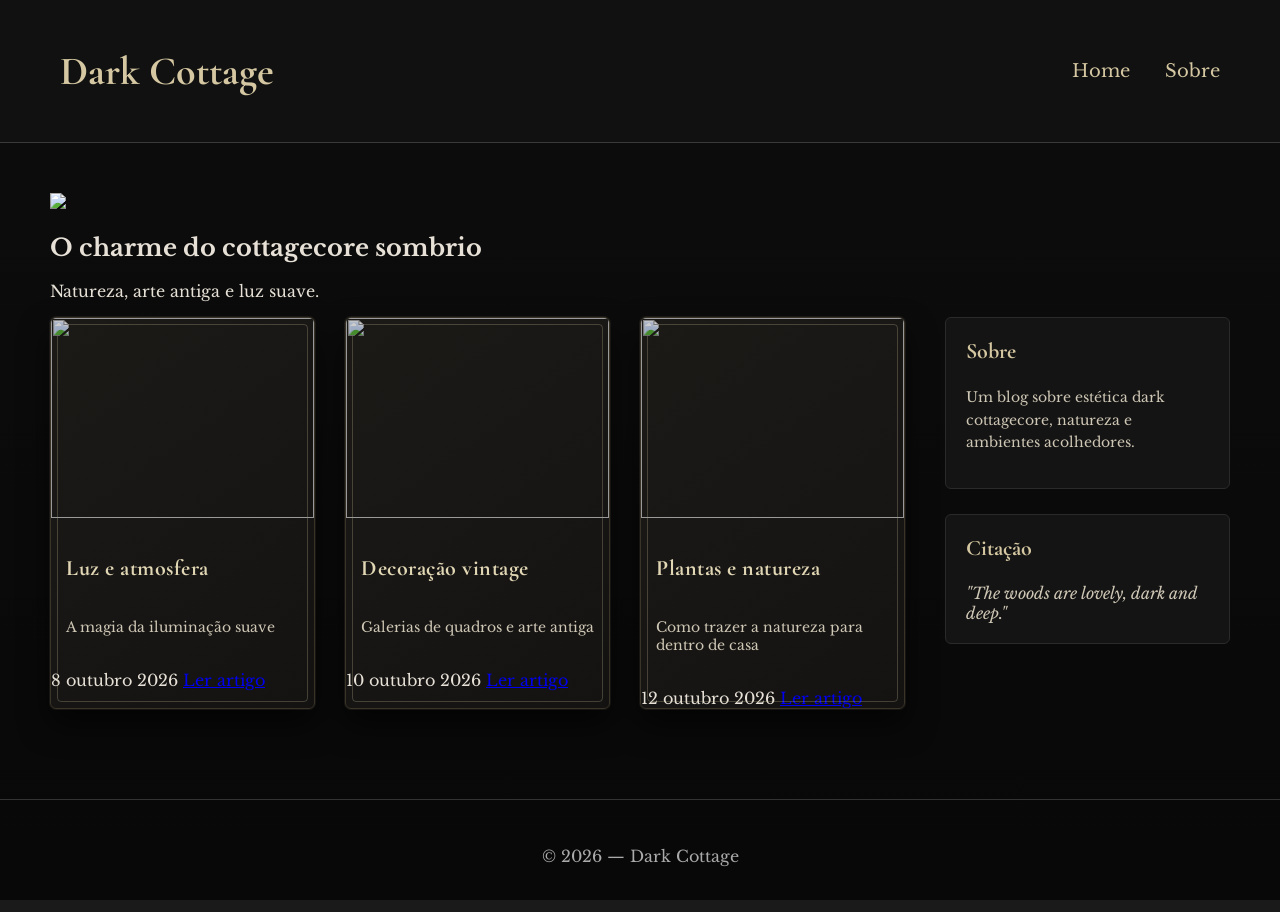
==== blog/index.html @ be5481ec "Add files via upload" ====
<!DOCTYPE html>
<html lang="pt-br">

<head>

<meta charset="UTF-8">

<title>Dark Cottage</title>

<link rel="stylesheet" href="style.css">

<link href="https://fonts.googleapis.com/css2?family=Cormorant+Garamond:wght@300;500&family=Libre+Baskerville&display=swap" rel="stylesheet">

</head>

<body>

<header class="site-header">

<h1>Dark Cottage</h1>

<nav>
<a href="index.html">Home</a>
<a href="sobre.html">Sobre</a>
</nav>

</header>


<main class="container">

<section class="hero">

<img src="imagens/floresta.jpg">

<div class="hero-text">

<h2>O charme do cottagecore sombrio</h2>

<p>Natureza, arte antiga e luz suave.</p>

</div>

</section>


<div class="content-layout">

<section class="posts" id="posts-container">

</section>


<aside class="sidebar">

<div class="widget">

<h3>Sobre</h3>

<p>
Um blog sobre estética dark cottagecore,
natureza e ambientes acolhedores.
</p>

</div>


<div class="widget">

<h3>Citação</h3>

<blockquote>
"The woods are lovely, dark and deep."
</blockquote>

</div>

</aside>

</div>

</main>


<footer>

<p>© 2026 — Dark Cottage</p>

</footer>

<script src="script.js"></script>

</body>

</html>
---- blog/style.css ----
body{

background:#1a1a1a;
background-image:
linear-gradient(rgba(0,0,0,0.5), rgba(0,0,0,0.7)),
url("imagens/floresta.jpg");
background-size:cover;
background-attachment:fixed;
color:#e6e0d6;
margin:0;
font-family:'Libre Baskerville', serif;
}

.site-header{
display:flex;
justify-content:space-between;
align-items:center;
padding:20px 60px;
background:#111;
border-bottom:1px solid #3a3a3a;
}

h1{
font-family:'Cormorant Garamond', serif;
font-size:40px;
color:#d4c7a1;
}

nav a{
position:relative;
margin-left:30px;
text-decoration:none;
color:#d4c7a1;
font-size:18px;
}

nav a::after{
content:"";
position:absolute;
left:0;
bottom:-5px;
width:0;
height:1px;
background:#d4c7a1;
transition:0.3s;
}

nav a:hover{
color:#ffffff;
}

nav a:hover::after{
width:100%;
}

main{
padding:50px;
}

.post img{
width:100%;
height:220px;
object-fit:cover;
display:block;
transition: transform 0.4s ease;
}

.post:hover img{
transform: scale(1.05);
}

.post-principal{
position:relative;
margin-bottom:60px;
}

.post-principal img{
width:100%;
height: 260px;
object-fit:cover;
display:block;
border-radius:6px;
}

.overlay{
position:absolute;
bottom:40px;
left:40px;
color:#f5f1e6;
}

.overlay h2{
font-size:40px;
font-family:'Cormorant Garamond', serif;
}

.overlay p{
font-size:18px;
}

.post-principal::after{
content:"";
position:absolute;
top:0;
left:0;
width:100%;
height:100%;
background:linear-gradient(
rgba(0,0,0,0.1),
rgba(0,0,0,0.6)
);
border-radius:6px;
}

.texto-principal h2{
font-family:'Cormorant Garamond', serif;
font-size:36px;
margin-bottom:15px;
}

.posts-menores{
column-count:3;
column-gap:30px;
}

.post{
background:linear-gradient(
145deg,
#1b1a17,
#141312
);
border:1px solid #3a3428;
border-radius:6px;
overflow:hidden;
position:relative;
box-shadow:
0 0 0 1px rgba(212,199,161,0.08),
0 15px 30px rgba(0,0,0,0.6);
transition:transform 0.3s, box-shadow 0.3s;
}

.post::before{
content:"";
position:absolute;
top:6px;
left:6px;
right:6px;
bottom:6px;
border:1px solid rgba(212,199,161,0.25);
pointer-events:none;
border-radius:4px;
}

.post:hover{
transform:translateY(-6px);
box-shadow:
0 0 0 1px rgba(212,199,161,0.15),
0 20px 40px rgba(0,0,0,0.8);
}

.post img{
width:100%;
height:200px;
object-fit:cover;
filter:brightness(80%);
}

.post h3{
padding:15px;
font-family:'Cormorant Garamond', serif;
font-size:22px;
color:#e2d7b5;
letter-spacing:0.5px;
}

.post p{
padding:0 15px 20px 15px;
font-size:14px;
color:#cfc7b5;
}

footer{
text-align:center;
padding:30px;
margin-top:40px;
border-top:1px solid #333;
color:#aaa;
}

.sobre{
max-width:700px;
margin:auto;
padding:60px;
line-height:1.7;
}

body::before{
content:"";
position:fixed;
top:0;
left:0;
width:100%;
height:100%;
background-image:url("imagens/folhas.png");
opacity:0.05;
pointer-events:none;
}

/* ======================
LAYOUT PRINCIPAL
====================== */

.content-layout{
display:grid;
grid-template-columns:3fr 1fr;
gap:40px;
align-items:start;
}

/* ======================
SIDEBAR
====================== */

.sidebar{
display:flex;
flex-direction:column;
gap:25px;
}

.widget{
background:#141414;
border:1px solid #2a2a2a;
padding:20px;
border-radius:6px;
}

.widget h3{
margin-top:0;
font-family:'Cormorant Garamond', serif;
color:#d4c7a1;
font-size:22px;
}

.widget p{
font-size:14px;
color:#cfc7b5;
line-height:1.6;
}

.widget blockquote{
margin:0;
font-style:italic;
color:#cfc7b5;
}

/* ======================
LAYOUT POSTS
====================== */

.posts{
display:grid;
grid-template-columns:repeat(3, 1fr);
gap:30px;
}

@media (max-width:900px){

.posts{
grid-template-columns:1fr;
}

}
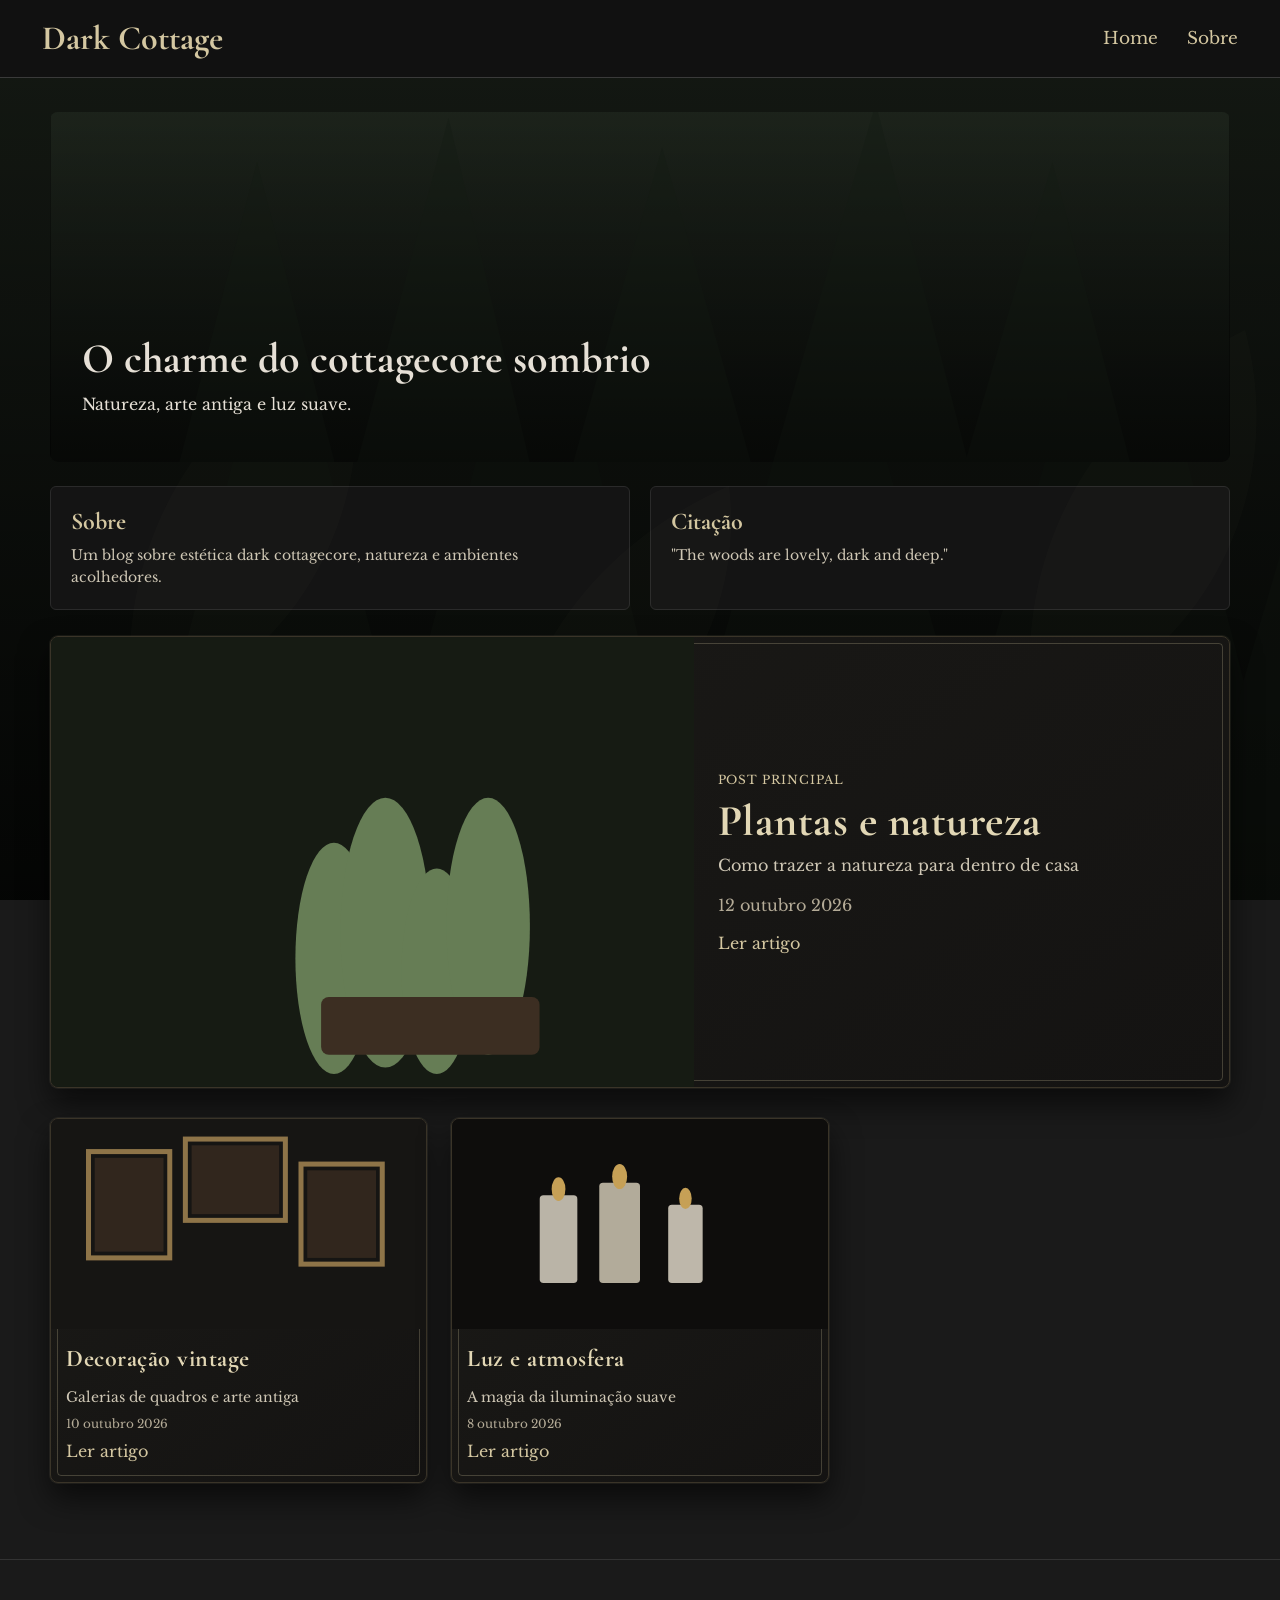
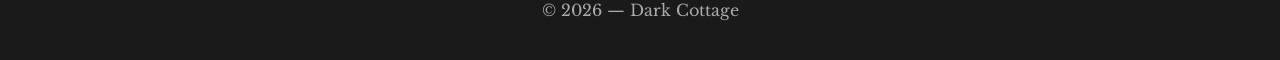
==== commit ff9d465c: "Ajusta layout com post principal e reposiciona widgets" ====
--- a/blog/index.html
+++ b/blog/index.html
@@ -1,95 +1,51 @@
-<!DOCTYPE html>
-<html lang="pt-br">
-
-<head>
-
-<meta charset="UTF-8">
-
-<title>Dark Cottage</title>
-
-<link rel="stylesheet" href="style.css">
-
-<link href="https://fonts.googleapis.com/css2?family=Cormorant+Garamond:wght@300;500&family=Libre+Baskerville&display=swap" rel="stylesheet">
-
-</head>
-
-<body>
-
-<header class="site-header">
-
-<h1>Dark Cottage</h1>
-
-<nav>
-<a href="index.html">Home</a>
-<a href="sobre.html">Sobre</a>
-</nav>
-
-</header>
-
-
-<main class="container">
-
-<section class="hero">
-
-<img src="imagens/floresta.jpg">
-
-<div class="hero-text">
-
-<h2>O charme do cottagecore sombrio</h2>
-
-<p>Natureza, arte antiga e luz suave.</p>
-
-</div>
-
-</section>
-
-
-<div class="content-layout">
-
-<section class="posts" id="posts-container">
-
-</section>
-
-
-<aside class="sidebar">
-
-<div class="widget">
-
-<h3>Sobre</h3>
-
-<p>
-Um blog sobre estética dark cottagecore,
-natureza e ambientes acolhedores.
-</p>
-
-</div>
-
-
-<div class="widget">
-
-<h3>Citação</h3>
-
-<blockquote>
-"The woods are lovely, dark and deep."
-</blockquote>
-
-</div>
-
-</aside>
-
-</div>
-
-</main>
-
-
-<footer>
-
-<p>© 2026 — Dark Cottage</p>
-
-</footer>
-
-<script src="script.js"></script>
-
-</body>
-
-</html>+<!DOCTYPE html>
+<html lang="pt-BR">
+<head>
+  <meta charset="UTF-8">
+  <meta name="viewport" content="width=device-width, initial-scale=1.0">
+  <title>Dark Cottage</title>
+  <link rel="stylesheet" href="style.css">
+  <link href="https://fonts.googleapis.com/css2?family=Cormorant+Garamond:wght@300;500&family=Libre+Baskerville&display=swap" rel="stylesheet">
+</head>
+<body>
+  <header class="site-header">
+    <h1>Dark Cottage</h1>
+    <nav>
+      <a href="index.html">Home</a>
+      <a href="sobre.html">Sobre</a>
+    </nav>
+  </header>
+
+  <main>
+    <section class="hero">
+      <img src="imagens/floresta.svg" alt="Paisagem de floresta em estilo cottagecore sombrio">
+      <div class="hero-text">
+        <h2>O charme do cottagecore sombrio</h2>
+        <p>Natureza, arte antiga e luz suave.</p>
+      </div>
+    </section>
+
+    <section class="info-strip" aria-label="Informações do blog">
+      <div class="widget">
+        <h3>Sobre</h3>
+        <p>Um blog sobre estética dark cottagecore, natureza e ambientes acolhedores.</p>
+      </div>
+
+      <div class="widget">
+        <h3>Citação</h3>
+        <blockquote>"The woods are lovely, dark and deep."</blockquote>
+      </div>
+    </section>
+
+    <section class="featured-post" id="featured-container" aria-label="Post principal"></section>
+
+    <section class="posts" id="posts-container" aria-label="Outros posts"></section>
+  </main>
+
+  <footer>
+    <p>© 2026 — Dark Cottage</p>
+  </footer>
+
+  <script src="script.js"></script>
+</body>
+</html>
--- a/blog/style.css
+++ b/blog/style.css
@@ -1,272 +1,361 @@
-body{
-
-background:#1a1a1a;
-background-image:
-linear-gradient(rgba(0,0,0,0.5), rgba(0,0,0,0.7)),
-url("imagens/floresta.jpg");
-background-size:cover;
-background-attachment:fixed;
-color:#e6e0d6;
-margin:0;
-font-family:'Libre Baskerville', serif;
-}
-
-.site-header{
-display:flex;
-justify-content:space-between;
-align-items:center;
-padding:20px 60px;
-background:#111;
-border-bottom:1px solid #3a3a3a;
-}
-
-h1{
-font-family:'Cormorant Garamond', serif;
-font-size:40px;
-color:#d4c7a1;
-}
-
-nav a{
-position:relative;
-margin-left:30px;
-text-decoration:none;
-color:#d4c7a1;
-font-size:18px;
-}
-
-nav a::after{
-content:"";
-position:absolute;
-left:0;
-bottom:-5px;
-width:0;
-height:1px;
-background:#d4c7a1;
-transition:0.3s;
-}
-
-nav a:hover{
-color:#ffffff;
-}
-
-nav a:hover::after{
-width:100%;
-}
-
-main{
-padding:50px;
-}
-
-.post img{
-width:100%;
-height:220px;
-object-fit:cover;
-display:block;
-transition: transform 0.4s ease;
-}
-
-.post:hover img{
-transform: scale(1.05);
-}
-
-.post-principal{
-position:relative;
-margin-bottom:60px;
-}
-
-.post-principal img{
-width:100%;
-height: 260px;
-object-fit:cover;
-display:block;
-border-radius:6px;
-}
-
-.overlay{
-position:absolute;
-bottom:40px;
-left:40px;
-color:#f5f1e6;
-}
-
-.overlay h2{
-font-size:40px;
-font-family:'Cormorant Garamond', serif;
-}
-
-.overlay p{
-font-size:18px;
-}
-
-.post-principal::after{
-content:"";
-position:absolute;
-top:0;
-left:0;
-width:100%;
-height:100%;
-background:linear-gradient(
-rgba(0,0,0,0.1),
-rgba(0,0,0,0.6)
-);
-border-radius:6px;
-}
-
-.texto-principal h2{
-font-family:'Cormorant Garamond', serif;
-font-size:36px;
-margin-bottom:15px;
-}
-
-.posts-menores{
-column-count:3;
-column-gap:30px;
-}
-
-.post{
-background:linear-gradient(
-145deg,
-#1b1a17,
-#141312
-);
-border:1px solid #3a3428;
-border-radius:6px;
-overflow:hidden;
-position:relative;
-box-shadow:
-0 0 0 1px rgba(212,199,161,0.08),
-0 15px 30px rgba(0,0,0,0.6);
-transition:transform 0.3s, box-shadow 0.3s;
-}
-
-.post::before{
-content:"";
-position:absolute;
-top:6px;
-left:6px;
-right:6px;
-bottom:6px;
-border:1px solid rgba(212,199,161,0.25);
-pointer-events:none;
-border-radius:4px;
-}
-
-.post:hover{
-transform:translateY(-6px);
-box-shadow:
-0 0 0 1px rgba(212,199,161,0.15),
-0 20px 40px rgba(0,0,0,0.8);
-}
-
-.post img{
-width:100%;
-height:200px;
-object-fit:cover;
-filter:brightness(80%);
-}
-
-.post h3{
-padding:15px;
-font-family:'Cormorant Garamond', serif;
-font-size:22px;
-color:#e2d7b5;
-letter-spacing:0.5px;
-}
-
-.post p{
-padding:0 15px 20px 15px;
-font-size:14px;
-color:#cfc7b5;
-}
-
-footer{
-text-align:center;
-padding:30px;
-margin-top:40px;
-border-top:1px solid #333;
-color:#aaa;
-}
-
-.sobre{
-max-width:700px;
-margin:auto;
-padding:60px;
-line-height:1.7;
-}
-
-body::before{
-content:"";
-position:fixed;
-top:0;
-left:0;
-width:100%;
-height:100%;
-background-image:url("imagens/folhas.png");
-opacity:0.05;
-pointer-events:none;
-}
-
-/* ======================
-LAYOUT PRINCIPAL
-====================== */
-
-.content-layout{
-display:grid;
-grid-template-columns:3fr 1fr;
-gap:40px;
-align-items:start;
-}
-
-/* ======================
-SIDEBAR
-====================== */
-
-.sidebar{
-display:flex;
-flex-direction:column;
-gap:25px;
-}
-
-.widget{
-background:#141414;
-border:1px solid #2a2a2a;
-padding:20px;
-border-radius:6px;
-}
-
-.widget h3{
-margin-top:0;
-font-family:'Cormorant Garamond', serif;
-color:#d4c7a1;
-font-size:22px;
-}
-
-.widget p{
-font-size:14px;
-color:#cfc7b5;
-line-height:1.6;
-}
-
-.widget blockquote{
-margin:0;
-font-style:italic;
-color:#cfc7b5;
-}
-
-/* ======================
-LAYOUT POSTS
-====================== */
-
-.posts{
-display:grid;
-grid-template-columns:repeat(3, 1fr);
-gap:30px;
-}
-
-@media (max-width:900px){
-
-.posts{
-grid-template-columns:1fr;
-}
-
-}+body {
+  background: #1a1a1a;
+  background-image:
+    linear-gradient(rgba(0, 0, 0, 0.5), rgba(0, 0, 0, 0.7)),
+    url("imagens/floresta.svg");
+  background-size: cover;
+  background-attachment: fixed;
+  color: #e6e0d6;
+  margin: 0;
+  font-family: 'Libre Baskerville', serif;
+}
+
+.site-header {
+  display: flex;
+  justify-content: space-between;
+  align-items: center;
+  padding: 18px 42px;
+  background: #111;
+  border-bottom: 1px solid #3a3a3a;
+}
+
+h1 {
+  font-family: 'Cormorant Garamond', serif;
+  font-size: 34px;
+  color: #d4c7a1;
+  margin: 0;
+}
+
+nav a {
+  position: relative;
+  margin-left: 24px;
+  text-decoration: none;
+  color: #d4c7a1;
+  font-size: 17px;
+}
+
+nav a::after {
+  content: "";
+  position: absolute;
+  left: 0;
+  bottom: -5px;
+  width: 0;
+  height: 1px;
+  background: #d4c7a1;
+  transition: 0.3s;
+}
+
+nav a:hover {
+  color: #fff;
+}
+
+nav a:hover::after {
+  width: 100%;
+}
+
+main {
+  max-width: 1180px;
+  margin: 0 auto;
+  padding: 34px 24px 56px;
+}
+
+.hero {
+  position: relative;
+  margin-bottom: 24px;
+}
+
+.hero img {
+  width: 100%;
+  height: 350px;
+  object-fit: cover;
+  display: block;
+  border-radius: 8px;
+}
+
+.hero::after {
+  content: "";
+  position: absolute;
+  inset: 0;
+  border-radius: 8px;
+  background: linear-gradient(rgba(0, 0, 0, 0.2), rgba(0, 0, 0, 0.68));
+}
+
+.hero-text {
+  position: absolute;
+  left: 32px;
+  bottom: 32px;
+  z-index: 1;
+}
+
+.hero-text h2 {
+  margin: 0;
+  font-size: 42px;
+  font-family: 'Cormorant Garamond', serif;
+}
+
+.hero-text p {
+  margin-top: 10px;
+}
+
+.info-strip {
+  display: grid;
+  grid-template-columns: repeat(2, minmax(0, 1fr));
+  gap: 20px;
+  margin-bottom: 26px;
+}
+
+.widget {
+  background: #141414;
+  border: 1px solid #2a2a2a;
+  padding: 20px;
+  border-radius: 6px;
+}
+
+.widget h3 {
+  margin: 0 0 8px;
+  font-family: 'Cormorant Garamond', serif;
+  color: #d4c7a1;
+  font-size: 24px;
+}
+
+.widget p,
+.widget blockquote {
+  margin: 0;
+  font-size: 14px;
+  color: #cfc7b5;
+  line-height: 1.6;
+}
+
+.featured-post {
+  margin-bottom: 30px;
+}
+
+.post {
+  background: linear-gradient(145deg, #1b1a17, #141312);
+  border: 1px solid #3a3428;
+  border-radius: 8px;
+  overflow: hidden;
+  position: relative;
+  box-shadow:
+    0 0 0 1px rgba(212, 199, 161, 0.08),
+    0 15px 30px rgba(0, 0, 0, 0.6);
+  transition: transform 0.3s, box-shadow 0.3s;
+}
+
+.post::before {
+  content: "";
+  position: absolute;
+  top: 6px;
+  left: 6px;
+  right: 6px;
+  bottom: 6px;
+  border: 1px solid rgba(212, 199, 161, 0.25);
+  pointer-events: none;
+  border-radius: 4px;
+}
+
+.post:hover {
+  transform: translateY(-5px);
+  box-shadow:
+    0 0 0 1px rgba(212, 199, 161, 0.15),
+    0 20px 40px rgba(0, 0, 0, 0.8);
+}
+
+.post img {
+  width: 100%;
+  height: 210px;
+  object-fit: cover;
+  display: block;
+  filter: brightness(80%);
+  transition: transform 0.4s ease;
+}
+
+.post:hover img {
+  transform: scale(1.05);
+}
+
+.post h3 {
+  padding: 15px;
+  margin: 0;
+  font-family: 'Cormorant Garamond', serif;
+  font-size: 24px;
+  color: #e2d7b5;
+  letter-spacing: 0.5px;
+}
+
+.post p {
+  padding: 0 15px;
+  margin: 0 0 10px;
+  font-size: 14px;
+  color: #cfc7b5;
+}
+
+.post .date {
+  display: block;
+  padding: 0 15px;
+  font-size: 12px;
+  color: #b4ab97;
+}
+
+.post-featured {
+  display: grid;
+  grid-template-columns: minmax(0, 1.2fr) minmax(0, 1fr);
+  min-height: 450px;
+}
+
+.post-featured img {
+  height: 100%;
+}
+
+.post-featured-content {
+  padding: 26px 24px 24px;
+  display: flex;
+  flex-direction: column;
+  justify-content: center;
+  gap: 10px;
+}
+
+.featured-label {
+  font-size: 12px;
+  letter-spacing: 0.08em;
+  text-transform: uppercase;
+  color: #d4c7a1;
+}
+
+.post-featured h3 {
+  padding: 0;
+  font-size: 44px;
+  line-height: 1.1;
+}
+
+.post-featured p,
+.post-featured .date {
+  padding: 0;
+  font-size: 16px;
+}
+
+.posts {
+  display: grid;
+  grid-template-columns: repeat(3, minmax(0, 1fr));
+  gap: 24px;
+}
+
+.read-more {
+  display: inline-block;
+  margin: 10px 15px 20px;
+  color: #d4c7a1;
+  text-decoration: none;
+  border-bottom: 1px solid transparent;
+}
+
+.post-featured .read-more {
+  margin: 8px 0 0;
+}
+
+.read-more:hover {
+  border-color: #d4c7a1;
+}
+
+.sobre {
+  max-width: 700px;
+  margin: auto;
+  padding: 60px;
+  line-height: 1.7;
+}
+
+.post-page {
+  max-width: 760px;
+  margin: auto;
+  background: rgba(18, 18, 18, 0.6);
+  border: 1px solid #2a2a2a;
+  padding: 24px;
+  border-radius: 8px;
+}
+
+.post-page h1 {
+  font-size: 42px;
+  margin-bottom: 10px;
+}
+
+.post-page .date {
+  color: #b4ab97;
+  font-size: 14px;
+}
+
+.post-page img {
+  width: 100%;
+  border-radius: 6px;
+  margin: 20px 0;
+}
+
+footer {
+  text-align: center;
+  padding: 24px;
+  margin-top: 20px;
+  border-top: 1px solid #333;
+  color: #aaa;
+}
+
+body::before {
+  content: "";
+  position: fixed;
+  top: 0;
+  left: 0;
+  width: 100%;
+  height: 100%;
+  background-image: url("imagens/folhas.svg");
+  opacity: 0.06;
+  pointer-events: none;
+}
+
+@media (max-width: 1024px) {
+  .post-featured {
+    grid-template-columns: 1fr;
+    min-height: 0;
+  }
+
+  .post-featured img {
+    height: 300px;
+  }
+
+  .posts {
+    grid-template-columns: repeat(2, minmax(0, 1fr));
+  }
+}
+
+@media (max-width: 720px) {
+  .site-header {
+    padding: 16px 18px;
+  }
+
+  h1 {
+    font-size: 30px;
+  }
+
+  main {
+    padding: 18px;
+  }
+
+  .hero img {
+    height: 280px;
+  }
+
+  .hero-text {
+    left: 20px;
+    right: 20px;
+    bottom: 20px;
+  }
+
+  .hero-text h2 {
+    font-size: 32px;
+  }
+
+  .info-strip,
+  .posts {
+    grid-template-columns: 1fr;
+  }
+
+  .post-featured h3 {
+    font-size: 36px;
+  }
+}
